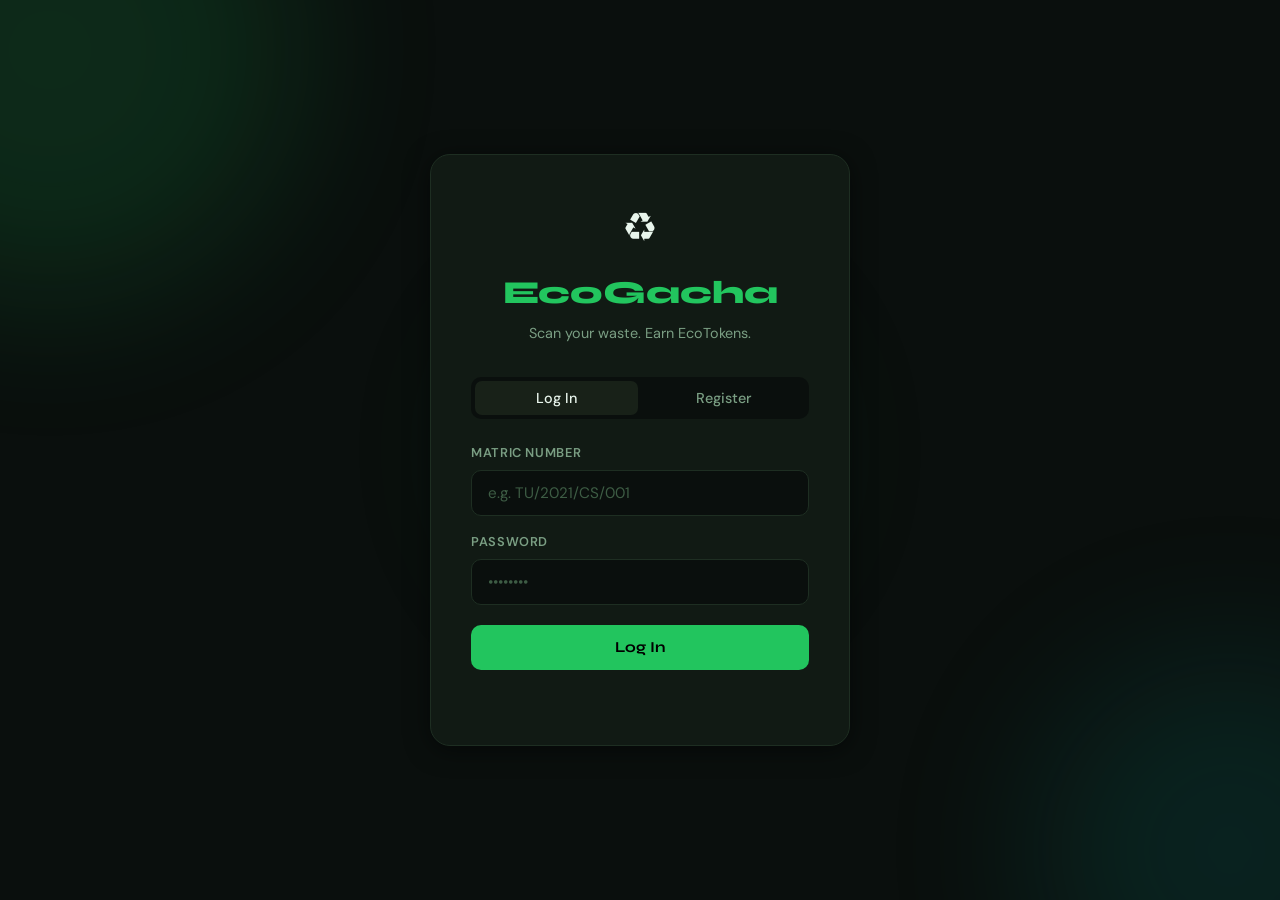
==== frontend/index.html @ 6a083a45 "Add frontend UI, styles, README & .gitignore Introduce a complete static frontend and project docs: " ====
<!DOCTYPE html>
<html lang="en">
<head>
  <meta charset="UTF-8" />
  <meta name="viewport" content="width=device-width, initial-scale=1.0" />
  <title>EcoGacha — Scan. Sort. Earn.</title>
  <link rel="stylesheet" href="css/style.css" />
  <link href="https://fonts.googleapis.com/css2?family=Syne:wght@700;800&family=DM+Sans:wght@400;500;600&display=swap" rel="stylesheet" />
</head>
<body class="auth-page">

  <div class="auth-bg">
    <div class="blob blob-1"></div>
    <div class="blob blob-2"></div>
    <div class="blob blob-3"></div>
  </div>

  <div class="auth-container">
    <div class="auth-brand">
      <div class="logo-mark">♻</div>
      <h1 class="brand-name">EcoGacha</h1>
      <p class="brand-tagline">Scan your waste. Earn EcoTokens.</p>
    </div>

    <!-- Tab switcher -->
    <div class="tab-row">
      <button class="tab-btn active" onclick="showTab('login')">Log In</button>
      <button class="tab-btn" onclick="showTab('register')">Register</button>
    </div>

    <!-- Login form -->
    <div id="tab-login" class="auth-form active">
      <div class="form-group">
        <label>Matric Number</label>
        <input type="text" id="login-matric" placeholder="e.g. TU/2021/CS/001" />
      </div>
      <div class="form-group">
        <label>Password</label>
        <input type="password" id="login-password" placeholder="••••••••" />
      </div>
      <button class="btn-primary" onclick="handleLogin()">Log In</button>
      <p id="login-msg" class="form-msg"></p>
    </div>

    <!-- Register form -->
    <div id="tab-register" class="auth-form">
      <div class="form-group">
        <label>Full Name</label>
        <input type="text" id="reg-name" placeholder="Your full name" />
      </div>
      <div class="form-group">
        <label>Matric Number</label>
        <input type="text" id="reg-matric" placeholder="e.g. TU/2021/CS/001" />
      </div>
      <div class="form-group">
        <label>Email</label>
        <input type="email" id="reg-email" placeholder="you@topfaith.edu.ng" />
      </div>
      <div class="form-group">
        <label>Password</label>
        <input type="password" id="reg-password" placeholder="At least 6 characters" />
      </div>
      <button class="btn-primary" onclick="handleRegister()">Create Account</button>
      <p id="reg-msg" class="form-msg"></p>
    </div>
  </div>

  <script src="js/app.js"></script>
  <script>
    function showTab(tab) {
      document.querySelectorAll(".tab-btn").forEach(b => b.classList.remove("active"));
      document.querySelectorAll(".auth-form").forEach(f => f.classList.remove("active"));
      document.querySelector(`#tab-${tab}`).classList.add("active");
      event.target.classList.add("active");
    }

    async function handleLogin() {
      const matric = document.getElementById("login-matric").value.trim();
      const password = document.getElementById("login-password").value;
      const msg = document.getElementById("login-msg");
      msg.textContent = "Logging in...";
      msg.className = "form-msg";

      const res = await api("/api/auth/login", "POST", { matric_number: matric, password });
      if (res.error) {
        msg.textContent = res.error;
        msg.classList.add("error");
      } else {
        localStorage.setItem("student", JSON.stringify(res.student));
        window.location.href = "dashboard.html";
      }
    }

    async function handleRegister() {
      const name = document.getElementById("reg-name").value.trim();
      const matric = document.getElementById("reg-matric").value.trim();
      const email = document.getElementById("reg-email").value.trim();
      const password = document.getElementById("reg-password").value;
      const msg = document.getElementById("reg-msg");
      msg.textContent = "Creating account...";
      msg.className = "form-msg";

      const res = await api("/api/auth/register", "POST", { name, matric_number: matric, email, password });
      if (res.error) {
        msg.textContent = res.error;
        msg.classList.add("error");
      } else {
        msg.textContent = "Account created! Logging you in...";
        msg.classList.add("success");
        setTimeout(() => showTab("login"), 1200);
      }
    }
  </script>
</body>
</html>
---- frontend/css/style.css ----
/* ─── Design tokens ─── */
:root {
  --green:       #22c55e;
  --green-dark:  #15803d;
  --green-light: #bbf7d0;
  --teal:        #0d9488;
  --bg:          #0a0f0d;
  --bg-card:     #111a14;
  --bg-card2:    #182118;
  --border:      #1e2e22;
  --text:        #e8f5ec;
  --text-muted:  #7a9e83;
  --text-dim:    #3d5c44;
  --amber:       #f59e0b;
  --epic:        #a855f7;
  --rare:        #3b82f6;
  --common:      #22c55e;
  --danger:      #ef4444;
  --radius:      14px;
  --shadow:      0 4px 24px rgba(0,0,0,0.5);
}

/* ─── Reset ─── */
*, *::before, *::after { box-sizing: border-box; margin: 0; padding: 0; }
html { scroll-behavior: smooth; }

body {
  font-family: "DM Sans", sans-serif;
  background: var(--bg);
  color: var(--text);
  min-height: 100vh;
  line-height: 1.6;
}

a { color: var(--green); text-decoration: none; }
a:hover { text-decoration: underline; }

.hidden { display: none !important; }

/* ─── Navbar ─── */
.navbar {
  position: sticky;
  top: 0;
  z-index: 100;
  display: flex;
  align-items: center;
  justify-content: space-between;
  padding: 1rem 2rem;
  background: rgba(10, 15, 13, 0.9);
  backdrop-filter: blur(12px);
  border-bottom: 1px solid var(--border);
}

.nav-brand {
  font-family: "Syne", sans-serif;
  font-size: 1.25rem;
  font-weight: 800;
  color: var(--green);
  text-decoration: none;
}

.nav-links {
  display: flex;
  align-items: center;
  gap: 1.5rem;
}

.nav-link {
  color: var(--text-muted);
  font-size: 0.9rem;
  font-weight: 500;
  transition: color 0.2s;
}
.nav-link:hover { color: var(--text); text-decoration: none; }

.btn-logout {
  background: transparent;
  border: 1px solid var(--border);
  color: var(--text-muted);
  padding: 0.4rem 1rem;
  border-radius: 8px;
  cursor: pointer;
  font-family: inherit;
  font-size: 0.85rem;
  transition: all 0.2s;
}
.btn-logout:hover { border-color: var(--danger); color: var(--danger); }

/* ─── Auth page ─── */
.auth-page { display: flex; align-items: center; justify-content: center; min-height: 100vh; overflow: hidden; position: relative; }

.auth-bg { position: fixed; inset: 0; overflow: hidden; pointer-events: none; }
.blob {
  position: absolute;
  border-radius: 50%;
  filter: blur(80px);
  opacity: 0.15;
}
.blob-1 { width: 500px; height: 500px; background: var(--green); top: -200px; left: -200px; }
.blob-2 { width: 400px; height: 400px; background: var(--teal); bottom: -150px; right: -150px; }
.blob-3 { width: 300px; height: 300px; background: var(--green-dark); top: 50%; left: 50%; transform: translate(-50%,-50%); }

.auth-container {
  position: relative;
  z-index: 1;
  width: 100%;
  max-width: 420px;
  margin: 2rem;
  background: var(--bg-card);
  border: 1px solid var(--border);
  border-radius: 20px;
  padding: 2.5rem;
  box-shadow: var(--shadow);
}

.auth-brand { text-align: center; margin-bottom: 2rem; }

.logo-mark {
  font-size: 2.5rem;
  display: block;
  margin-bottom: 0.5rem;
  animation: spin-slow 8s linear infinite;
}
@keyframes spin-slow { from { transform: rotate(0deg); } to { transform: rotate(360deg); } }

.brand-name {
  font-family: "Syne", sans-serif;
  font-size: 2rem;
  font-weight: 800;
  color: var(--green);
}

.brand-tagline {
  color: var(--text-muted);
  font-size: 0.9rem;
  margin-top: 0.25rem;
}

/* ─── Tab row ─── */
.tab-row {
  display: flex;
  background: var(--bg);
  border-radius: 10px;
  padding: 4px;
  margin-bottom: 1.5rem;
  gap: 4px;
}

.tab-btn {
  flex: 1;
  background: transparent;
  border: none;
  padding: 0.5rem;
  color: var(--text-muted);
  font-family: inherit;
  font-size: 0.9rem;
  font-weight: 500;
  border-radius: 7px;
  cursor: pointer;
  transition: all 0.2s;
}
.tab-btn.active { background: var(--bg-card2); color: var(--text); }

/* ─── Forms ─── */
.auth-form { display: none; flex-direction: column; gap: 1rem; }
.auth-form.active { display: flex; }

.form-group { display: flex; flex-direction: column; gap: 0.4rem; }

.form-group label {
  font-size: 0.8rem;
  font-weight: 600;
  color: var(--text-muted);
  text-transform: uppercase;
  letter-spacing: 0.05em;
}

.form-group input {
  background: var(--bg);
  border: 1px solid var(--border);
  border-radius: 10px;
  padding: 0.75rem 1rem;
  color: var(--text);
  font-family: inherit;
  font-size: 0.95rem;
  transition: border-color 0.2s;
  outline: none;
}
.form-group input:focus { border-color: var(--green); }
.form-group input::placeholder { color: var(--text-dim); }

.btn-primary {
  background: var(--green);
  color: #000;
  border: none;
  padding: 0.85rem 1.5rem;
  border-radius: 10px;
  font-family: "Syne", sans-serif;
  font-size: 0.95rem;
  font-weight: 700;
  cursor: pointer;
  transition: all 0.2s;
  width: 100%;
  margin-top: 0.25rem;
}
.btn-primary:hover { background: var(--green-dark); color: #fff; transform: translateY(-1px); }
.btn-primary:disabled { opacity: 0.4; cursor: not-allowed; transform: none; }

.btn-secondary {
  background: transparent;
  border: 1px solid var(--border);
  color: var(--text-muted);
  padding: 0.75rem 1.5rem;
  border-radius: 10px;
  font-family: inherit;
  font-size: 0.9rem;
  cursor: pointer;
  transition: all 0.2s;
  width: 100%;
  margin-top: 0.5rem;
}
.btn-secondary:hover { border-color: var(--green); color: var(--green); }

.camera-action-row {
  margin-top: 1rem;
}

.camera-pane {
  margin-top: 1rem;
  border: 1px solid var(--border);
  border-radius: var(--radius);
  padding: 0.75rem;
  background: var(--bg-card);
}

.camera-stream {
  width: 100%;
  max-height: 320px;
  border-radius: 10px;
  background: #000;
}

.camera-controls {
  display: grid;
  gap: 0.75rem;
  margin-top: 0.75rem;
}

.form-msg { font-size: 0.85rem; min-height: 1.2rem; }
.form-msg.error { color: var(--danger); }
.form-msg.success { color: var(--green); }

/* ─── Page layout ─── */
.page {
  max-width: 720px;
  margin: 0 auto;
  padding: 2rem 1.5rem 4rem;
}

/* ─── Dashboard ─── */
.dashboard-hero {
  display: flex;
  justify-content: space-between;
  align-items: center;
  background: linear-gradient(135deg, var(--bg-card2) 0%, #0f1f13 100%);
  border: 1px solid var(--border);
  border-radius: var(--radius);
  padding: 2rem;
  margin-bottom: 1.5rem;
}

.greeting { color: var(--text-muted); font-size: 0.9rem; }
.student-name {
  font-family: "Syne", sans-serif;
  font-size: 1.6rem;
  font-weight: 800;
  color: var(--text);
}
.matric { color: var(--text-dim); font-size: 0.85rem; margin-top: 0.2rem; }

.token-badge {
  text-align: center;
  background: rgba(34,197,94,0.1);
  border: 1px solid rgba(34,197,94,0.3);
  border-radius: 12px;
  padding: 1rem 1.5rem;
}
.token-count {
  display: block;
  font-family: "Syne", sans-serif;
  font-size: 2.5rem;
  font-weight: 800;
  color: var(--green);
  line-height: 1;
}
.token-label { font-size: 0.75rem; color: var(--text-muted); margin-top: 0.25rem; display: block; }

.stats-row {
  display: grid;
  grid-template-columns: 1fr 1fr 1fr;
  gap: 1rem;
  margin-bottom: 1.5rem;
}

.stat-card {
  background: var(--bg-card);
  border: 1px solid var(--border);
  border-radius: var(--radius);
  padding: 1.25rem;
  display: flex;
  flex-direction: column;
  gap: 0.25rem;
}
.stat-value {
  font-family: "Syne", sans-serif;
  font-size: 1.8rem;
  font-weight: 800;
  color: var(--text);
}
.stat-label { font-size: 0.78rem; color: var(--text-muted); }

.scan-cta {
  display: flex;
  flex-direction: column;
  align-items: center;
  justify-content: center;
  height: 100%;
  color: var(--green);
  text-decoration: none;
  font-weight: 600;
  gap: 0.4rem;
  transition: transform 0.2s;
}
.scan-cta:hover { transform: scale(1.05); text-decoration: none; }
.scan-icon { font-size: 1.5rem; }

/* ─── Card ─── */
.card {
  background: var(--bg-card);
  border: 1px solid var(--border);
  border-radius: var(--radius);
  padding: 1.5rem;
  margin-bottom: 1.5rem;
}

.card-title {
  font-family: "Syne", sans-serif;
  font-size: 1.05rem;
  font-weight: 700;
  margin-bottom: 0.25rem;
}
.card-sub { color: var(--text-muted); font-size: 0.85rem; margin-bottom: 1rem; }

.redeem-row { display: flex; gap: 0.75rem; }
.redeem-row input {
  flex: 1;
  background: var(--bg);
  border: 1px solid var(--border);
  border-radius: 10px;
  padding: 0.75rem 1rem;
  color: var(--text);
  font-family: inherit;
  font-size: 0.95rem;
  outline: none;
}
.redeem-row input:focus { border-color: var(--green); }
.redeem-row .btn-primary { width: auto; flex-shrink: 0; }

/* ─── History ─── */
.history-list { display: flex; flex-direction: column; gap: 0.75rem; }

.history-item {
  display: flex;
  justify-content: space-between;
  align-items: center;
  padding: 0.75rem;
  background: var(--bg);
  border-radius: 10px;
  border: 1px solid var(--border);
}
.history-left { display: flex; gap: 0.5rem; align-items: center; }
.history-right { text-align: right; }
.history-tokens { display: block; font-family: "Syne", sans-serif; font-weight: 700; color: var(--green); }
.history-tokens small { font-size: 0.7rem; color: var(--text-muted); }
.history-date { font-size: 0.75rem; color: var(--text-dim); }

.empty-state { color: var(--text-muted); font-size: 0.9rem; }

/* ─── Waste category tags ─── */
.waste-tag {
  display: inline-block;
  padding: 0.25rem 0.65rem;
  border-radius: 6px;
  font-size: 0.8rem;
  font-weight: 600;
  text-transform: capitalize;
  background: var(--bg-card2);
  border: 1px solid var(--border);
  color: var(--text-muted);
}
.waste-tag.plastic   { background: rgba(59,130,246,0.12); border-color: rgba(59,130,246,0.3); color: #93c5fd; }
.waste-tag.cardboard,
.waste-tag.paper     { background: rgba(245,158,11,0.12); border-color: rgba(245,158,11,0.3); color: #fcd34d; }
.waste-tag.glass     { background: rgba(20,184,166,0.12); border-color: rgba(20,184,166,0.3); color: #5eead4; }
.waste-tag.metal     { background: rgba(156,163,175,0.12); border-color: rgba(156,163,175,0.3); color: #d1d5db; }
.waste-tag.organic   { background: rgba(34,197,94,0.12); border-color: rgba(34,197,94,0.3); color: var(--green); }
.waste-tag.e-waste   { background: rgba(168,85,247,0.12); border-color: rgba(168,85,247,0.3); color: #c4b5fd; }
.waste-tag.battery   { background: rgba(239,68,68,0.12); border-color: rgba(239,68,68,0.3); color: #fca5a5; }

/* ─── Gacha tier colours ─── */
.tier-common { color: var(--common); }
.tier-rare   { color: var(--rare); }
.tier-epic   { color: var(--epic); }

/* ─── Scan page ─── */
.scan-header { margin-bottom: 1.5rem; }
.page-title { font-family: "Syne", sans-serif; font-size: 1.6rem; font-weight: 800; }
.page-sub { color: var(--text-muted); font-size: 0.9rem; margin-top: 0.25rem; }

.upload-zone {
  border: 2px dashed var(--border);
  border-radius: var(--radius);
  padding: 3rem 2rem;
  text-align: center;
  cursor: pointer;
  transition: border-color 0.2s, background 0.2s;
  position: relative;
  overflow: hidden;
  min-height: 220px;
  display: flex;
  align-items: center;
  justify-content: center;
}
.upload-zone:hover { border-color: var(--green); background: rgba(34,197,94,0.04); }

.upload-inner { display: flex; flex-direction: column; align-items: center; gap: 0.5rem; }
.upload-icon { font-size: 2.5rem; }
.upload-text { color: var(--text); font-weight: 500; }
.upload-hint { color: var(--text-dim); font-size: 0.82rem; }

.preview-img {
  max-width: 100%;
  max-height: 320px;
  border-radius: 10px;
  object-fit: contain;
}

.btn-scan {
  margin: 1rem 0;
  letter-spacing: 0.03em;
}

/* ─── Result card ─── */
.result-card {
  background: var(--bg-card);
  border: 1px solid var(--border);
  border-radius: var(--radius);
  padding: 1.5rem;
  animation: fadeUp 0.4s ease;
}
@keyframes fadeUp { from { opacity:0; transform:translateY(16px); } to { opacity:1; transform:none; } }

.result-header { display: flex; justify-content: space-between; align-items: center; margin-bottom: 1.25rem; }
.result-category {
  font-family: "Syne", sans-serif;
  font-size: 1.2rem;
  font-weight: 800;
  padding: 0.35rem 0.9rem;
  border-radius: 8px;
}
.result-confidence { color: var(--text-muted); font-size: 0.85rem; }

.result-grid {
  display: grid;
  grid-template-columns: 1fr 1fr;
  gap: 0.75rem;
  margin-bottom: 1.25rem;
}
.result-item {
  background: var(--bg);
  border: 1px solid var(--border);
  border-radius: 10px;
  padding: 0.75rem;
  display: flex;
  flex-direction: column;
  gap: 0.2rem;
}
.result-label { font-size: 0.72rem; text-transform: uppercase; letter-spacing: 0.05em; color: var(--text-dim); }
.result-value { font-size: 0.9rem; font-weight: 600; color: var(--text); }

.gacha-reveal {
  text-align: center;
  padding: 1.5rem;
  border-radius: var(--radius);
  margin-bottom: 1.25rem;
  background: rgba(34,197,94,0.08);
  border: 1px solid rgba(34,197,94,0.2);
}
.tier-bg-epic   { background: rgba(168,85,247,0.1); border-color: rgba(168,85,247,0.3); }
.tier-bg-rare   { background: rgba(59,130,246,0.1); border-color: rgba(59,130,246,0.3); }
.tier-bg-common { background: rgba(34,197,94,0.08); border-color: rgba(34,197,94,0.2); }

.gacha-label { font-size: 0.8rem; color: var(--text-muted); text-transform: uppercase; letter-spacing: 0.05em; }
.gacha-tokens {
  font-family: "Syne", sans-serif;
  font-size: 3.5rem;
  font-weight: 800;
  color: var(--green);
  line-height: 1.1;
  animation: pop 0.4s cubic-bezier(0.34,1.56,0.64,1);
}
.tier-bg-epic   .gacha-tokens { color: #c4b5fd; }
.tier-bg-rare   .gacha-tokens { color: #93c5fd; }
@keyframes pop { from { transform: scale(0.5); opacity: 0; } to { transform: scale(1); opacity: 1; } }
.gacha-unit { font-size: 0.85rem; color: var(--text-muted); }

.eco-tip {
  display: flex;
  gap: 0.75rem;
  align-items: flex-start;
  background: var(--bg);
  border-radius: 10px;
  padding: 1rem;
  margin-bottom: 1rem;
  border: 1px solid var(--border);
}
.tip-icon { font-size: 1.2rem; flex-shrink: 0; }
.eco-tip p { font-size: 0.88rem; color: var(--text-muted); line-height: 1.6; }

/* ─── Loading overlay ─── */
.loading-overlay {
  position: fixed;
  inset: 0;
  background: rgba(10,15,13,0.85);
  display: flex;
  flex-direction: column;
  align-items: center;
  justify-content: center;
  gap: 1rem;
  z-index: 200;
  color: var(--text-muted);
}

.spinner {
  width: 44px;
  height: 44px;
  border: 3px solid var(--border);
  border-top-color: var(--green);
  border-radius: 50%;
  animation: spin 0.8s linear infinite;
}
@keyframes spin { to { transform: rotate(360deg); } }

/* ─── Leaderboard ─── */
.leaderboard-list { display: flex; flex-direction: column; gap: 0.75rem; }

.lb-row {
  display: flex;
  align-items: center;
  gap: 1rem;
  padding: 1rem;
  background: var(--bg);
  border-radius: 10px;
  border: 1px solid var(--border);
  transition: border-color 0.2s;
}
.lb-row.lb-you { border-color: rgba(34,197,94,0.4); background: rgba(34,197,94,0.04); }

.lb-rank { font-size: 1.4rem; width: 2rem; text-align: center; flex-shrink: 0; }
.lb-info { flex: 1; }
.lb-name { display: block; font-weight: 600; font-size: 0.95rem; }
.lb-matric { font-size: 0.78rem; color: var(--text-dim); }
.you-tag {
  background: rgba(34,197,94,0.15);
  color: var(--green);
  font-size: 0.7rem;
  padding: 0.1rem 0.4rem;
  border-radius: 4px;
  margin-left: 0.4rem;
  font-weight: 600;
}
.lb-right { text-align: right; }
.lb-tokens { display: block; font-family: "Syne", sans-serif; font-weight: 800; font-size: 1.2rem; color: var(--text); }
.lb-unit { font-size: 0.72rem; color: var(--text-dim); }

/* ─── Responsive ─── */
@media (max-width: 600px) {
  .navbar { padding: 1rem; }
  .nav-links { gap: 0.75rem; }
  .page { padding: 1.25rem 1rem 3rem; }
  .dashboard-hero { flex-direction: column; gap: 1rem; text-align: center; }
  .stats-row { grid-template-columns: 1fr 1fr; }
  .result-grid { grid-template-columns: 1fr; }
  .redeem-row { flex-direction: column; }
}
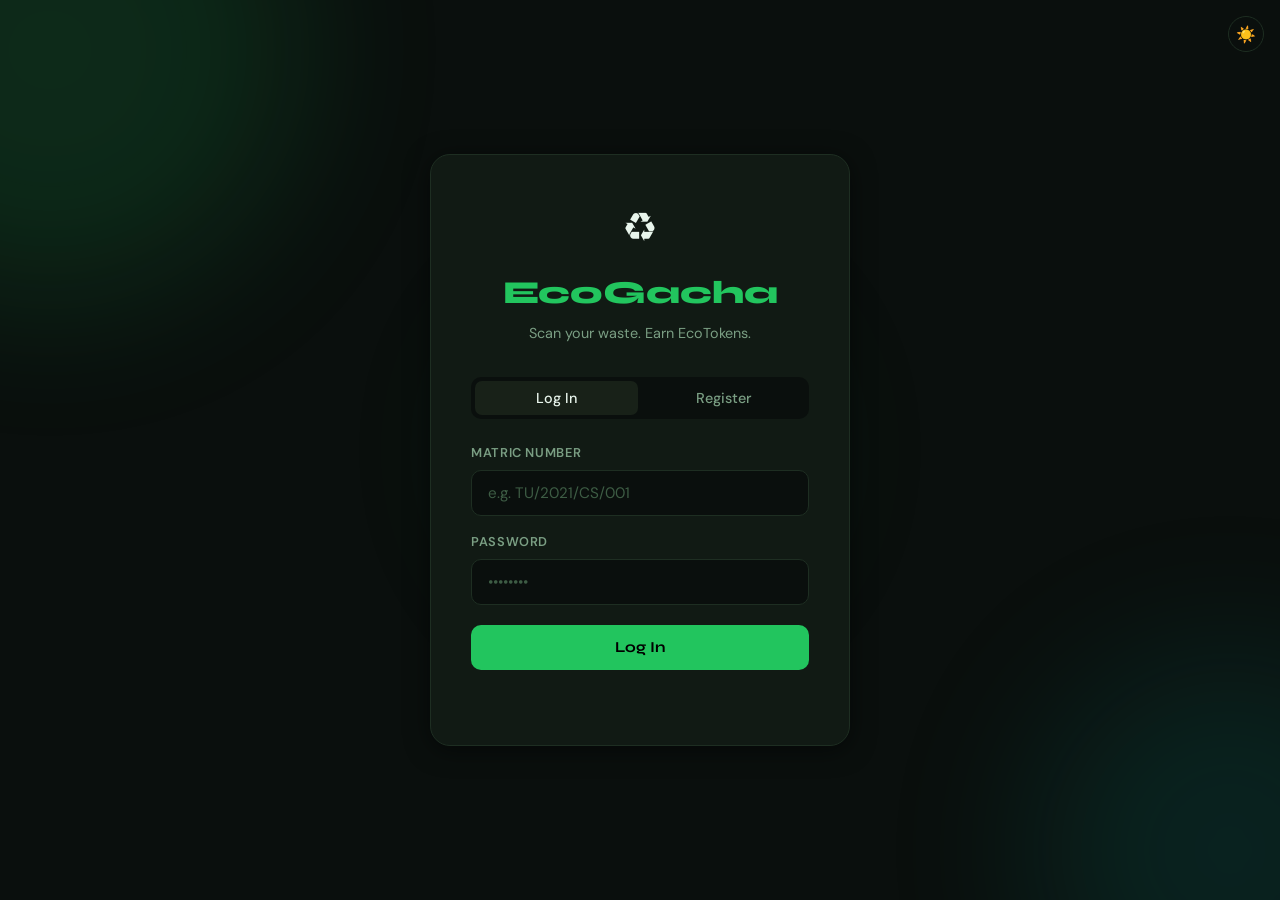
==== commit 28338e42: "Add reward shop and redemption flow Introduce a reward shop and update redemption flow across backen" ====
--- a/frontend/index.html
+++ b/frontend/index.html
@@ -111,5 +111,6 @@
       }
     }
   </script>
+  <button class="theme-toggle" id="theme-toggle" onclick="toggleTheme()" title="Toggle theme" style="position:fixed;top:1rem;right:1rem;z-index:200">☀️</button>
 </body>
 </html>
--- a/frontend/css/style.css
+++ b/frontend/css/style.css
@@ -1,4 +1,4 @@
-/* ─── Design tokens ─── */
+/* ─── Design tokens — Dark mode (default) ─── */
 :root {
   --green:       #22c55e;
   --green-dark:  #15803d;
@@ -18,6 +18,20 @@
   --danger:      #ef4444;
   --radius:      14px;
   --shadow:      0 4px 24px rgba(0,0,0,0.5);
+  --navbar-bg:   rgba(10,15,13,0.9);
+}
+
+/* ─── Light mode overrides ─── */
+body.light {
+  --bg:          #f0f7f2;
+  --bg-card:     #ffffff;
+  --bg-card2:    #e8f5ec;
+  --border:      #c8e6d0;
+  --text:        #0f2014;
+  --text-muted:  #3d6e4a;
+  --text-dim:    #7aab87;
+  --shadow:      0 4px 24px rgba(0,0,0,0.1);
+  --navbar-bg:   rgba(240,247,242,0.92);
 }
 
 /* ─── Reset ─── */
@@ -30,11 +44,11 @@
   color: var(--text);
   min-height: 100vh;
   line-height: 1.6;
+  transition: background 0.25s, color 0.25s;
 }
 
 a { color: var(--green); text-decoration: none; }
 a:hover { text-decoration: underline; }
-
 .hidden { display: none !important; }
 
 /* ─── Navbar ─── */
@@ -46,7 +60,7 @@
   align-items: center;
   justify-content: space-between;
   padding: 1rem 2rem;
-  background: rgba(10, 15, 13, 0.9);
+  background: var(--navbar-bg);
   backdrop-filter: blur(12px);
   border-bottom: 1px solid var(--border);
 }
@@ -62,7 +76,7 @@
 .nav-links {
   display: flex;
   align-items: center;
-  gap: 1.5rem;
+  gap: 1.25rem;
 }
 
 .nav-link {
@@ -72,6 +86,24 @@
   transition: color 0.2s;
 }
 .nav-link:hover { color: var(--text); text-decoration: none; }
+
+/* ─── Theme toggle button ─── */
+.theme-toggle {
+  background: transparent;
+  border: 1px solid var(--border);
+  color: var(--text-muted);
+  width: 36px;
+  height: 36px;
+  border-radius: 50%;
+  cursor: pointer;
+  font-size: 1rem;
+  display: flex;
+  align-items: center;
+  justify-content: center;
+  transition: all 0.2s;
+  flex-shrink: 0;
+}
+.theme-toggle:hover { border-color: var(--green); color: var(--green); }
 
 .btn-logout {
   background: transparent;
@@ -90,314 +122,157 @@
 .auth-page { display: flex; align-items: center; justify-content: center; min-height: 100vh; overflow: hidden; position: relative; }
 
 .auth-bg { position: fixed; inset: 0; overflow: hidden; pointer-events: none; }
-.blob {
-  position: absolute;
-  border-radius: 50%;
-  filter: blur(80px);
-  opacity: 0.15;
-}
+.blob { position: absolute; border-radius: 50%; filter: blur(80px); opacity: 0.15; }
 .blob-1 { width: 500px; height: 500px; background: var(--green); top: -200px; left: -200px; }
 .blob-2 { width: 400px; height: 400px; background: var(--teal); bottom: -150px; right: -150px; }
 .blob-3 { width: 300px; height: 300px; background: var(--green-dark); top: 50%; left: 50%; transform: translate(-50%,-50%); }
 
 .auth-container {
-  position: relative;
-  z-index: 1;
-  width: 100%;
-  max-width: 420px;
-  margin: 2rem;
+  position: relative; z-index: 1;
+  width: 100%; max-width: 420px; margin: 2rem;
   background: var(--bg-card);
   border: 1px solid var(--border);
-  border-radius: 20px;
-  padding: 2.5rem;
+  border-radius: 20px; padding: 2.5rem;
   box-shadow: var(--shadow);
 }
 
 .auth-brand { text-align: center; margin-bottom: 2rem; }
-
-.logo-mark {
-  font-size: 2.5rem;
-  display: block;
-  margin-bottom: 0.5rem;
-  animation: spin-slow 8s linear infinite;
-}
+.logo-mark { font-size: 2.5rem; display: block; margin-bottom: 0.5rem; animation: spin-slow 8s linear infinite; }
 @keyframes spin-slow { from { transform: rotate(0deg); } to { transform: rotate(360deg); } }
-
-.brand-name {
-  font-family: "Syne", sans-serif;
-  font-size: 2rem;
-  font-weight: 800;
-  color: var(--green);
-}
-
-.brand-tagline {
-  color: var(--text-muted);
-  font-size: 0.9rem;
-  margin-top: 0.25rem;
-}
+.brand-name { font-family: "Syne", sans-serif; font-size: 2rem; font-weight: 800; color: var(--green); }
+.brand-tagline { color: var(--text-muted); font-size: 0.9rem; margin-top: 0.25rem; }
 
 /* ─── Tab row ─── */
-.tab-row {
-  display: flex;
-  background: var(--bg);
-  border-radius: 10px;
-  padding: 4px;
-  margin-bottom: 1.5rem;
-  gap: 4px;
-}
-
-.tab-btn {
-  flex: 1;
-  background: transparent;
-  border: none;
-  padding: 0.5rem;
-  color: var(--text-muted);
-  font-family: inherit;
-  font-size: 0.9rem;
-  font-weight: 500;
-  border-radius: 7px;
-  cursor: pointer;
-  transition: all 0.2s;
-}
+.tab-row { display: flex; background: var(--bg); border-radius: 10px; padding: 4px; margin-bottom: 1.5rem; gap: 4px; }
+.tab-btn { flex: 1; background: transparent; border: none; padding: 0.5rem; color: var(--text-muted); font-family: inherit; font-size: 0.9rem; font-weight: 500; border-radius: 7px; cursor: pointer; transition: all 0.2s; }
 .tab-btn.active { background: var(--bg-card2); color: var(--text); }
 
 /* ─── Forms ─── */
 .auth-form { display: none; flex-direction: column; gap: 1rem; }
 .auth-form.active { display: flex; }
-
 .form-group { display: flex; flex-direction: column; gap: 0.4rem; }
-
-.form-group label {
-  font-size: 0.8rem;
-  font-weight: 600;
-  color: var(--text-muted);
-  text-transform: uppercase;
-  letter-spacing: 0.05em;
-}
-
+.form-group label { font-size: 0.8rem; font-weight: 600; color: var(--text-muted); text-transform: uppercase; letter-spacing: 0.05em; }
 .form-group input {
-  background: var(--bg);
-  border: 1px solid var(--border);
-  border-radius: 10px;
-  padding: 0.75rem 1rem;
-  color: var(--text);
-  font-family: inherit;
-  font-size: 0.95rem;
-  transition: border-color 0.2s;
-  outline: none;
+  background: var(--bg); border: 1px solid var(--border); border-radius: 10px;
+  padding: 0.75rem 1rem; color: var(--text); font-family: inherit; font-size: 0.95rem;
+  transition: border-color 0.2s; outline: none;
 }
 .form-group input:focus { border-color: var(--green); }
 .form-group input::placeholder { color: var(--text-dim); }
 
 .btn-primary {
-  background: var(--green);
-  color: #000;
-  border: none;
-  padding: 0.85rem 1.5rem;
-  border-radius: 10px;
-  font-family: "Syne", sans-serif;
-  font-size: 0.95rem;
-  font-weight: 700;
-  cursor: pointer;
-  transition: all 0.2s;
-  width: 100%;
-  margin-top: 0.25rem;
+  background: var(--green); color: #000; border: none;
+  padding: 0.85rem 1.5rem; border-radius: 10px;
+  font-family: "Syne", sans-serif; font-size: 0.95rem; font-weight: 700;
+  cursor: pointer; transition: all 0.2s; width: 100%; margin-top: 0.25rem;
 }
 .btn-primary:hover { background: var(--green-dark); color: #fff; transform: translateY(-1px); }
 .btn-primary:disabled { opacity: 0.4; cursor: not-allowed; transform: none; }
 
 .btn-secondary {
-  background: transparent;
-  border: 1px solid var(--border);
-  color: var(--text-muted);
-  padding: 0.75rem 1.5rem;
-  border-radius: 10px;
-  font-family: inherit;
-  font-size: 0.9rem;
-  cursor: pointer;
-  transition: all 0.2s;
-  width: 100%;
-  margin-top: 0.5rem;
+  background: transparent; border: 1px solid var(--border); color: var(--text-muted);
+  padding: 0.75rem 1.5rem; border-radius: 10px; font-family: inherit; font-size: 0.9rem;
+  cursor: pointer; transition: all 0.2s; width: 100%; margin-top: 0.5rem;
 }
 .btn-secondary:hover { border-color: var(--green); color: var(--green); }
-
-.camera-action-row {
-  margin-top: 1rem;
-}
-
-.camera-pane {
-  margin-top: 1rem;
-  border: 1px solid var(--border);
-  border-radius: var(--radius);
-  padding: 0.75rem;
-  background: var(--bg-card);
-}
-
-.camera-stream {
-  width: 100%;
-  max-height: 320px;
-  border-radius: 10px;
-  background: #000;
-}
-
-.camera-controls {
-  display: grid;
-  gap: 0.75rem;
-  margin-top: 0.75rem;
-}
 
 .form-msg { font-size: 0.85rem; min-height: 1.2rem; }
 .form-msg.error { color: var(--danger); }
 .form-msg.success { color: var(--green); }
 
 /* ─── Page layout ─── */
-.page {
-  max-width: 720px;
-  margin: 0 auto;
-  padding: 2rem 1.5rem 4rem;
-}
-
-/* ─── Dashboard ─── */
+.page { max-width: 720px; margin: 0 auto; padding: 2rem 1.5rem 4rem; }
+
+/* ─── Dashboard hero ─── */
 .dashboard-hero {
-  display: flex;
-  justify-content: space-between;
-  align-items: center;
-  background: linear-gradient(135deg, var(--bg-card2) 0%, #0f1f13 100%);
-  border: 1px solid var(--border);
-  border-radius: var(--radius);
-  padding: 2rem;
-  margin-bottom: 1.5rem;
-}
-
+  display: flex; justify-content: space-between; align-items: center;
+  background: linear-gradient(135deg, var(--bg-card2) 0%, var(--bg-card) 100%);
+  border: 1px solid var(--border); border-radius: var(--radius);
+  padding: 2rem; margin-bottom: 1.5rem;
+}
 .greeting { color: var(--text-muted); font-size: 0.9rem; }
-.student-name {
-  font-family: "Syne", sans-serif;
-  font-size: 1.6rem;
-  font-weight: 800;
-  color: var(--text);
-}
+.student-name { font-family: "Syne", sans-serif; font-size: 1.6rem; font-weight: 800; color: var(--text); }
 .matric { color: var(--text-dim); font-size: 0.85rem; margin-top: 0.2rem; }
 
 .token-badge {
-  text-align: center;
-  background: rgba(34,197,94,0.1);
-  border: 1px solid rgba(34,197,94,0.3);
-  border-radius: 12px;
-  padding: 1rem 1.5rem;
-}
-.token-count {
-  display: block;
-  font-family: "Syne", sans-serif;
-  font-size: 2.5rem;
-  font-weight: 800;
-  color: var(--green);
-  line-height: 1;
-}
+  text-align: center; background: rgba(34,197,94,0.1);
+  border: 1px solid rgba(34,197,94,0.3); border-radius: 12px; padding: 1rem 1.5rem;
+}
+.token-count { display: block; font-family: "Syne", sans-serif; font-size: 2.5rem; font-weight: 800; color: var(--green); line-height: 1; }
 .token-label { font-size: 0.75rem; color: var(--text-muted); margin-top: 0.25rem; display: block; }
 
-.stats-row {
-  display: grid;
-  grid-template-columns: 1fr 1fr 1fr;
-  gap: 1rem;
-  margin-bottom: 1.5rem;
-}
-
+.stats-row { display: grid; grid-template-columns: 1fr 1fr 1fr; gap: 1rem; margin-bottom: 1.5rem; }
 .stat-card {
-  background: var(--bg-card);
-  border: 1px solid var(--border);
-  border-radius: var(--radius);
-  padding: 1.25rem;
-  display: flex;
-  flex-direction: column;
-  gap: 0.25rem;
-}
-.stat-value {
-  font-family: "Syne", sans-serif;
-  font-size: 1.8rem;
-  font-weight: 800;
-  color: var(--text);
-}
+  background: var(--bg-card); border: 1px solid var(--border); border-radius: var(--radius);
+  padding: 1.25rem; display: flex; flex-direction: column; gap: 0.25rem;
+}
+.stat-value { font-family: "Syne", sans-serif; font-size: 1.8rem; font-weight: 800; color: var(--text); }
 .stat-label { font-size: 0.78rem; color: var(--text-muted); }
-
-.scan-cta {
-  display: flex;
-  flex-direction: column;
-  align-items: center;
-  justify-content: center;
-  height: 100%;
-  color: var(--green);
-  text-decoration: none;
-  font-weight: 600;
-  gap: 0.4rem;
-  transition: transform 0.2s;
-}
+.scan-cta { display: flex; flex-direction: column; align-items: center; justify-content: center; height: 100%; color: var(--green); text-decoration: none; font-weight: 600; gap: 0.4rem; transition: transform 0.2s; }
 .scan-cta:hover { transform: scale(1.05); text-decoration: none; }
 .scan-icon { font-size: 1.5rem; }
 
 /* ─── Card ─── */
-.card {
-  background: var(--bg-card);
-  border: 1px solid var(--border);
-  border-radius: var(--radius);
-  padding: 1.5rem;
-  margin-bottom: 1.5rem;
-}
-
-.card-title {
-  font-family: "Syne", sans-serif;
-  font-size: 1.05rem;
-  font-weight: 700;
-  margin-bottom: 0.25rem;
-}
+.card { background: var(--bg-card); border: 1px solid var(--border); border-radius: var(--radius); padding: 1.5rem; margin-bottom: 1.5rem; }
+.card-title { font-family: "Syne", sans-serif; font-size: 1.05rem; font-weight: 700; margin-bottom: 0.25rem; }
 .card-sub { color: var(--text-muted); font-size: 0.85rem; margin-bottom: 1rem; }
 
-.redeem-row { display: flex; gap: 0.75rem; }
-.redeem-row input {
-  flex: 1;
-  background: var(--bg);
-  border: 1px solid var(--border);
-  border-radius: 10px;
-  padding: 0.75rem 1rem;
-  color: var(--text);
-  font-family: inherit;
-  font-size: 0.95rem;
-  outline: none;
-}
-.redeem-row input:focus { border-color: var(--green); }
-.redeem-row .btn-primary { width: auto; flex-shrink: 0; }
+/* ─── Reward Shop ─── */
+.shop-grid { display: grid; grid-template-columns: 1fr 1fr; gap: 0.75rem; }
+
+.shop-item {
+  background: var(--bg); border: 1px solid var(--border); border-radius: 12px;
+  padding: 1rem; cursor: pointer; transition: all 0.2s; display: flex; flex-direction: column; gap: 0.4rem;
+}
+.shop-item:hover { border-color: var(--green); transform: translateY(-2px); }
+
+.shop-item-icon { font-size: 1.8rem; }
+.shop-item-name { font-weight: 600; font-size: 0.9rem; color: var(--text); }
+.shop-item-desc { font-size: 0.78rem; color: var(--text-muted); line-height: 1.4; }
+.shop-item-footer { display: flex; justify-content: space-between; align-items: center; margin-top: 0.25rem; }
+.shop-item-cost { font-family: "Syne", sans-serif; font-weight: 700; color: var(--green); font-size: 0.9rem; }
+.shop-item-rarity { font-size: 0.7rem; font-weight: 600; padding: 0.15rem 0.5rem; border-radius: 4px; }
+.rarity-Common    { background: rgba(34,197,94,0.12);  color: var(--common); }
+.rarity-Rare      { background: rgba(59,130,246,0.12); color: var(--rare); }
+.rarity-Epic      { background: rgba(168,85,247,0.12); color: var(--epic); }
+.rarity-Legendary { background: rgba(245,158,11,0.15); color: var(--amber); }
+
+/* ─── Redeem modal ─── */
+.modal-overlay {
+  position: fixed; inset: 0; background: rgba(0,0,0,0.7);
+  display: flex; align-items: center; justify-content: center; z-index: 300;
+  backdrop-filter: blur(4px); animation: fadeIn 0.2s;
+}
+@keyframes fadeIn { from { opacity: 0; } to { opacity: 1; } }
+
+.modal {
+  background: var(--bg-card); border: 1px solid var(--border); border-radius: 20px;
+  padding: 2rem; max-width: 400px; width: 90%; box-shadow: var(--shadow);
+  animation: slideUp 0.25s ease;
+}
+@keyframes slideUp { from { transform: translateY(20px); opacity: 0; } to { transform: translateY(0); opacity: 1; } }
+
+.modal-icon { font-size: 3rem; text-align: center; display: block; margin-bottom: 0.5rem; }
+.modal-title { font-family: "Syne", sans-serif; font-size: 1.2rem; font-weight: 800; text-align: center; margin-bottom: 0.25rem; }
+.modal-desc { color: var(--text-muted); font-size: 0.88rem; text-align: center; margin-bottom: 1.25rem; }
+.modal-cost { text-align: center; font-size: 1.5rem; font-family: "Syne", sans-serif; font-weight: 800; color: var(--green); margin-bottom: 1.25rem; }
+.modal-cost small { font-size: 0.75rem; color: var(--text-muted); font-family: inherit; font-weight: 400; }
+.modal-actions { display: flex; gap: 0.75rem; }
+.modal-actions .btn-primary, .modal-actions .btn-secondary { margin: 0; }
+.modal-msg { text-align: center; margin-top: 0.75rem; font-size: 0.85rem; }
 
 /* ─── History ─── */
 .history-list { display: flex; flex-direction: column; gap: 0.75rem; }
-
-.history-item {
-  display: flex;
-  justify-content: space-between;
-  align-items: center;
-  padding: 0.75rem;
-  background: var(--bg);
-  border-radius: 10px;
-  border: 1px solid var(--border);
-}
+.history-item { display: flex; justify-content: space-between; align-items: center; padding: 0.75rem; background: var(--bg); border-radius: 10px; border: 1px solid var(--border); }
 .history-left { display: flex; gap: 0.5rem; align-items: center; }
 .history-right { text-align: right; }
 .history-tokens { display: block; font-family: "Syne", sans-serif; font-weight: 700; color: var(--green); }
 .history-tokens small { font-size: 0.7rem; color: var(--text-muted); }
 .history-date { font-size: 0.75rem; color: var(--text-dim); }
-
 .empty-state { color: var(--text-muted); font-size: 0.9rem; }
 
 /* ─── Waste category tags ─── */
-.waste-tag {
-  display: inline-block;
-  padding: 0.25rem 0.65rem;
-  border-radius: 6px;
-  font-size: 0.8rem;
-  font-weight: 600;
-  text-transform: capitalize;
-  background: var(--bg-card2);
-  border: 1px solid var(--border);
-  color: var(--text-muted);
-}
+.waste-tag { display: inline-block; padding: 0.25rem 0.65rem; border-radius: 6px; font-size: 0.8rem; font-weight: 600; text-transform: capitalize; background: var(--bg-card2); border: 1px solid var(--border); color: var(--text-muted); }
 .waste-tag.plastic   { background: rgba(59,130,246,0.12); border-color: rgba(59,130,246,0.3); color: #93c5fd; }
 .waste-tag.cardboard,
 .waste-tag.paper     { background: rgba(245,158,11,0.12); border-color: rgba(245,158,11,0.3); color: #fcd34d; }
@@ -405,7 +280,7 @@
 .waste-tag.metal     { background: rgba(156,163,175,0.12); border-color: rgba(156,163,175,0.3); color: #d1d5db; }
 .waste-tag.organic   { background: rgba(34,197,94,0.12); border-color: rgba(34,197,94,0.3); color: var(--green); }
 .waste-tag.e-waste   { background: rgba(168,85,247,0.12); border-color: rgba(168,85,247,0.3); color: #c4b5fd; }
-.waste-tag.battery   { background: rgba(239,68,68,0.12); border-color: rgba(239,68,68,0.3); color: #fca5a5; }
+.waste-tag.trash     { background: rgba(239,68,68,0.12); border-color: rgba(239,68,68,0.3); color: #fca5a5; }
 
 /* ─── Gacha tier colours ─── */
 .tier-common { color: var(--common); }
@@ -417,168 +292,92 @@
 .page-title { font-family: "Syne", sans-serif; font-size: 1.6rem; font-weight: 800; }
 .page-sub { color: var(--text-muted); font-size: 0.9rem; margin-top: 0.25rem; }
 
+/* ─── Camera / upload mode switcher ─── */
+.input-mode-row { display: flex; background: var(--bg); border-radius: 10px; padding: 4px; margin-bottom: 1rem; gap: 4px; }
+.mode-btn { flex: 1; background: transparent; border: none; padding: 0.5rem; color: var(--text-muted); font-family: inherit; font-size: 0.88rem; font-weight: 500; border-radius: 7px; cursor: pointer; transition: all 0.2s; }
+.mode-btn.active { background: var(--bg-card); color: var(--text); }
+
 .upload-zone {
-  border: 2px dashed var(--border);
-  border-radius: var(--radius);
-  padding: 3rem 2rem;
-  text-align: center;
-  cursor: pointer;
+  border: 2px dashed var(--border); border-radius: var(--radius);
+  padding: 3rem 2rem; text-align: center; cursor: pointer;
   transition: border-color 0.2s, background 0.2s;
-  position: relative;
-  overflow: hidden;
-  min-height: 220px;
-  display: flex;
-  align-items: center;
-  justify-content: center;
+  position: relative; overflow: hidden; min-height: 220px;
+  display: flex; align-items: center; justify-content: center;
 }
 .upload-zone:hover { border-color: var(--green); background: rgba(34,197,94,0.04); }
-
 .upload-inner { display: flex; flex-direction: column; align-items: center; gap: 0.5rem; }
 .upload-icon { font-size: 2.5rem; }
 .upload-text { color: var(--text); font-weight: 500; }
 .upload-hint { color: var(--text-dim); font-size: 0.82rem; }
-
-.preview-img {
-  max-width: 100%;
-  max-height: 320px;
-  border-radius: 10px;
-  object-fit: contain;
-}
+.preview-img { max-width: 100%; max-height: 320px; border-radius: 10px; object-fit: contain; }
+
+/* ─── Live camera view ─── */
+.camera-zone {
+  border: 2px solid var(--border); border-radius: var(--radius);
+  overflow: hidden; min-height: 260px; position: relative;
+  display: flex; flex-direction: column; align-items: center; justify-content: center;
+  background: #000;
+}
+#camera-video { width: 100%; max-height: 340px; object-fit: cover; display: block; }
+#camera-canvas { display: none; }
+.camera-prompt { color: var(--text-muted); font-size: 0.9rem; padding: 2rem; text-align: center; }
+
+.btn-capture {
+  background: var(--green); color: #000; border: none;
+  padding: 0.85rem 2rem; border-radius: 10px;
+  font-family: "Syne", sans-serif; font-size: 0.95rem; font-weight: 700;
+  cursor: pointer; transition: all 0.2s; width: 100%; margin-top: 0.75rem;
+}
+.btn-capture:hover { background: var(--green-dark); color: #fff; }
+.btn-capture:disabled { opacity: 0.4; cursor: not-allowed; }
 
 .btn-scan {
-  margin: 1rem 0;
-  letter-spacing: 0.03em;
+  margin: 1rem 0; letter-spacing: 0.03em;
 }
 
 /* ─── Result card ─── */
-.result-card {
-  background: var(--bg-card);
-  border: 1px solid var(--border);
-  border-radius: var(--radius);
-  padding: 1.5rem;
-  animation: fadeUp 0.4s ease;
-}
+.result-card { background: var(--bg-card); border: 1px solid var(--border); border-radius: var(--radius); padding: 1.5rem; animation: fadeUp 0.4s ease; }
 @keyframes fadeUp { from { opacity:0; transform:translateY(16px); } to { opacity:1; transform:none; } }
 
 .result-header { display: flex; justify-content: space-between; align-items: center; margin-bottom: 1.25rem; }
-.result-category {
-  font-family: "Syne", sans-serif;
-  font-size: 1.2rem;
-  font-weight: 800;
-  padding: 0.35rem 0.9rem;
-  border-radius: 8px;
-}
+.result-category { font-family: "Syne", sans-serif; font-size: 1.2rem; font-weight: 800; padding: 0.35rem 0.9rem; border-radius: 8px; }
 .result-confidence { color: var(--text-muted); font-size: 0.85rem; }
 
-.result-grid {
-  display: grid;
-  grid-template-columns: 1fr 1fr;
-  gap: 0.75rem;
-  margin-bottom: 1.25rem;
-}
-.result-item {
-  background: var(--bg);
-  border: 1px solid var(--border);
-  border-radius: 10px;
-  padding: 0.75rem;
-  display: flex;
-  flex-direction: column;
-  gap: 0.2rem;
-}
+.result-grid { display: grid; grid-template-columns: 1fr 1fr; gap: 0.75rem; margin-bottom: 1.25rem; }
+.result-item { background: var(--bg); border: 1px solid var(--border); border-radius: 10px; padding: 0.75rem; display: flex; flex-direction: column; gap: 0.2rem; }
 .result-label { font-size: 0.72rem; text-transform: uppercase; letter-spacing: 0.05em; color: var(--text-dim); }
 .result-value { font-size: 0.9rem; font-weight: 600; color: var(--text); }
 
-.gacha-reveal {
-  text-align: center;
-  padding: 1.5rem;
-  border-radius: var(--radius);
-  margin-bottom: 1.25rem;
-  background: rgba(34,197,94,0.08);
-  border: 1px solid rgba(34,197,94,0.2);
-}
+.gacha-reveal { text-align: center; padding: 1.5rem; border-radius: var(--radius); margin-bottom: 1.25rem; background: rgba(34,197,94,0.08); border: 1px solid rgba(34,197,94,0.2); }
 .tier-bg-epic   { background: rgba(168,85,247,0.1); border-color: rgba(168,85,247,0.3); }
 .tier-bg-rare   { background: rgba(59,130,246,0.1); border-color: rgba(59,130,246,0.3); }
 .tier-bg-common { background: rgba(34,197,94,0.08); border-color: rgba(34,197,94,0.2); }
 
 .gacha-label { font-size: 0.8rem; color: var(--text-muted); text-transform: uppercase; letter-spacing: 0.05em; }
-.gacha-tokens {
-  font-family: "Syne", sans-serif;
-  font-size: 3.5rem;
-  font-weight: 800;
-  color: var(--green);
-  line-height: 1.1;
-  animation: pop 0.4s cubic-bezier(0.34,1.56,0.64,1);
-}
+.gacha-tokens { font-family: "Syne", sans-serif; font-size: 3.5rem; font-weight: 800; color: var(--green); line-height: 1.1; animation: pop 0.4s cubic-bezier(0.34,1.56,0.64,1); }
 .tier-bg-epic   .gacha-tokens { color: #c4b5fd; }
 .tier-bg-rare   .gacha-tokens { color: #93c5fd; }
 @keyframes pop { from { transform: scale(0.5); opacity: 0; } to { transform: scale(1); opacity: 1; } }
 .gacha-unit { font-size: 0.85rem; color: var(--text-muted); }
 
-.eco-tip {
-  display: flex;
-  gap: 0.75rem;
-  align-items: flex-start;
-  background: var(--bg);
-  border-radius: 10px;
-  padding: 1rem;
-  margin-bottom: 1rem;
-  border: 1px solid var(--border);
-}
+.eco-tip { display: flex; gap: 0.75rem; align-items: flex-start; background: var(--bg); border-radius: 10px; padding: 1rem; margin-bottom: 1rem; border: 1px solid var(--border); }
 .tip-icon { font-size: 1.2rem; flex-shrink: 0; }
 .eco-tip p { font-size: 0.88rem; color: var(--text-muted); line-height: 1.6; }
 
 /* ─── Loading overlay ─── */
-.loading-overlay {
-  position: fixed;
-  inset: 0;
-  background: rgba(10,15,13,0.85);
-  display: flex;
-  flex-direction: column;
-  align-items: center;
-  justify-content: center;
-  gap: 1rem;
-  z-index: 200;
-  color: var(--text-muted);
-}
-
-.spinner {
-  width: 44px;
-  height: 44px;
-  border: 3px solid var(--border);
-  border-top-color: var(--green);
-  border-radius: 50%;
-  animation: spin 0.8s linear infinite;
-}
+.loading-overlay { position: fixed; inset: 0; background: rgba(10,15,13,0.85); display: flex; flex-direction: column; align-items: center; justify-content: center; gap: 1rem; z-index: 200; color: var(--text-muted); }
+.spinner { width: 44px; height: 44px; border: 3px solid var(--border); border-top-color: var(--green); border-radius: 50%; animation: spin 0.8s linear infinite; }
 @keyframes spin { to { transform: rotate(360deg); } }
 
 /* ─── Leaderboard ─── */
 .leaderboard-list { display: flex; flex-direction: column; gap: 0.75rem; }
-
-.lb-row {
-  display: flex;
-  align-items: center;
-  gap: 1rem;
-  padding: 1rem;
-  background: var(--bg);
-  border-radius: 10px;
-  border: 1px solid var(--border);
-  transition: border-color 0.2s;
-}
+.lb-row { display: flex; align-items: center; gap: 1rem; padding: 1rem; background: var(--bg); border-radius: 10px; border: 1px solid var(--border); transition: border-color 0.2s; }
 .lb-row.lb-you { border-color: rgba(34,197,94,0.4); background: rgba(34,197,94,0.04); }
-
 .lb-rank { font-size: 1.4rem; width: 2rem; text-align: center; flex-shrink: 0; }
 .lb-info { flex: 1; }
 .lb-name { display: block; font-weight: 600; font-size: 0.95rem; }
 .lb-matric { font-size: 0.78rem; color: var(--text-dim); }
-.you-tag {
-  background: rgba(34,197,94,0.15);
-  color: var(--green);
-  font-size: 0.7rem;
-  padding: 0.1rem 0.4rem;
-  border-radius: 4px;
-  margin-left: 0.4rem;
-  font-weight: 600;
-}
+.you-tag { background: rgba(34,197,94,0.15); color: var(--green); font-size: 0.7rem; padding: 0.1rem 0.4rem; border-radius: 4px; margin-left: 0.4rem; font-weight: 600; }
 .lb-right { text-align: right; }
 .lb-tokens { display: block; font-family: "Syne", sans-serif; font-weight: 800; font-size: 1.2rem; color: var(--text); }
 .lb-unit { font-size: 0.72rem; color: var(--text-dim); }
@@ -586,10 +385,11 @@
 /* ─── Responsive ─── */
 @media (max-width: 600px) {
   .navbar { padding: 1rem; }
-  .nav-links { gap: 0.75rem; }
+  .nav-links { gap: 0.6rem; }
   .page { padding: 1.25rem 1rem 3rem; }
   .dashboard-hero { flex-direction: column; gap: 1rem; text-align: center; }
   .stats-row { grid-template-columns: 1fr 1fr; }
   .result-grid { grid-template-columns: 1fr; }
-  .redeem-row { flex-direction: column; }
-}
+  .shop-grid { grid-template-columns: 1fr; }
+  .modal-actions { flex-direction: column; }
+}
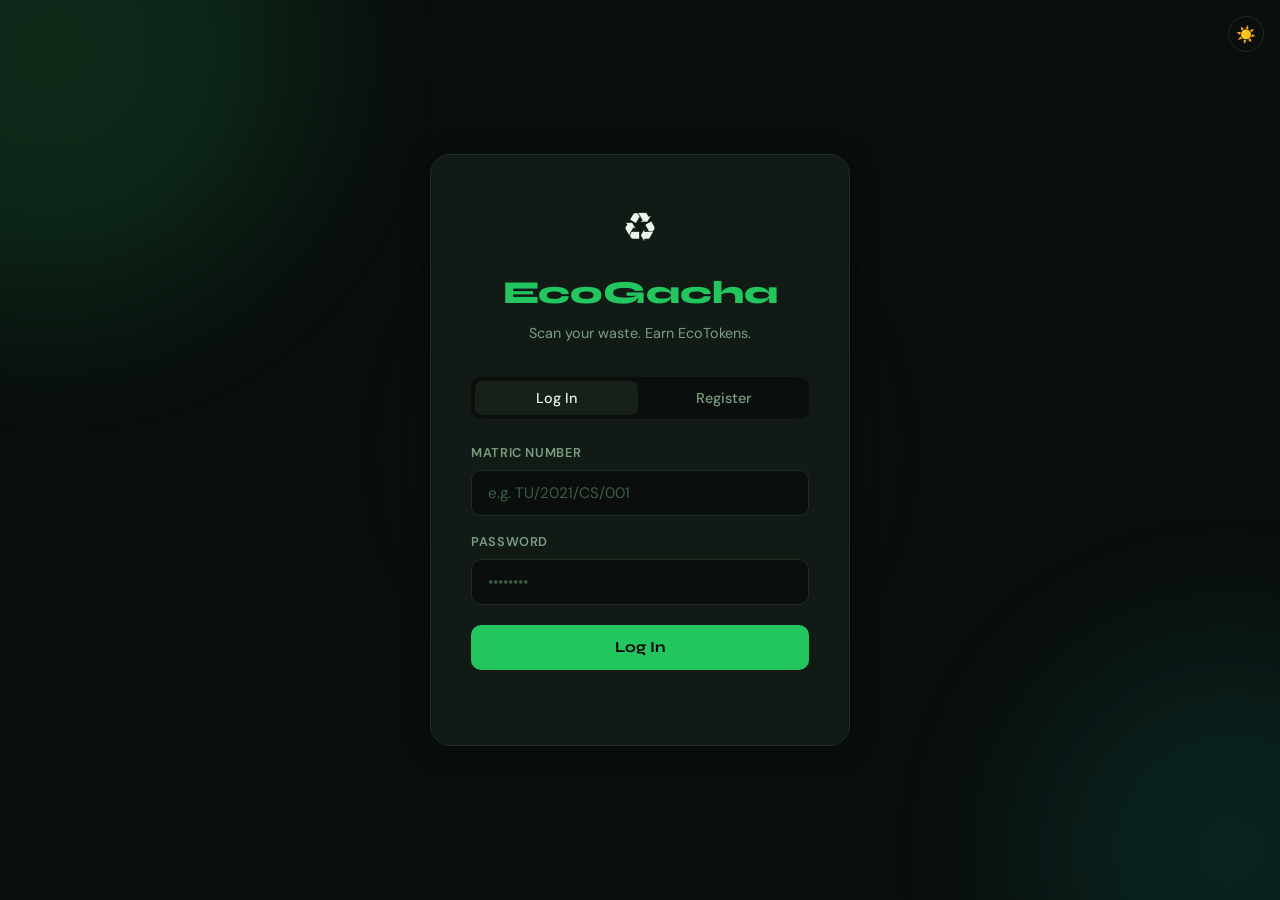
==== commit dadbd3ed: "Update index.html" ====
--- a/frontend/index.html
+++ b/frontend/index.html
@@ -68,10 +68,19 @@
   <script src="js/app.js"></script>
   <script>
     function showTab(tab) {
+      showTabDirect(tab);
+      // highlight the button that was clicked (only works when called from onclick)
+      if (event && event.target) event.target.classList.add("active");
+    }
+
+    function showTabDirect(tab) {
       document.querySelectorAll(".tab-btn").forEach(b => b.classList.remove("active"));
       document.querySelectorAll(".auth-form").forEach(f => f.classList.remove("active"));
       document.querySelector(`#tab-${tab}`).classList.add("active");
-      event.target.classList.add("active");
+      // highlight the matching tab button
+      const btn = document.getElementById(`mode-${tab}`) || 
+                  [...document.querySelectorAll(".tab-btn")].find(b => b.getAttribute("onclick")?.includes(`'${tab}'`));
+      if (btn) btn.classList.add("active");
     }
 
     async function handleLogin() {
@@ -107,9 +116,39 @@
       } else {
         msg.textContent = "Account created! Logging you in...";
         msg.classList.add("success");
-        setTimeout(() => showTab("login"), 1200);
+        // Auto-login with the same credentials just entered
+        const loginRes = await api("/api/auth/login", "POST", { matric_number: matric, password });
+        if (loginRes.error) {
+          // Fallback: switch to login tab with fields pre-filled
+          setTimeout(() => {
+            showTabDirect("login");
+            document.getElementById("login-matric").value = matric;
+            document.getElementById("login-password").value = password;
+          }, 800);
+        } else {
+          localStorage.setItem("student", JSON.stringify(loginRes.student));
+          setTimeout(() => window.location.href = "dashboard.html", 800);
+        }
       }
     }
+
+    // ── Enter key submits the active form ──
+    document.addEventListener("DOMContentLoaded", () => {
+      const loginFields = ["login-matric", "login-password"];
+      const registerFields = ["reg-name", "reg-matric", "reg-email", "reg-password"];
+
+      loginFields.forEach(id => {
+        document.getElementById(id).addEventListener("keydown", e => {
+          if (e.key === "Enter") handleLogin();
+        });
+      });
+
+      registerFields.forEach(id => {
+        document.getElementById(id).addEventListener("keydown", e => {
+          if (e.key === "Enter") handleRegister();
+        });
+      });
+    });
   </script>
   <button class="theme-toggle" id="theme-toggle" onclick="toggleTheme()" title="Toggle theme" style="position:fixed;top:1rem;right:1rem;z-index:200">☀️</button>
 </body>
